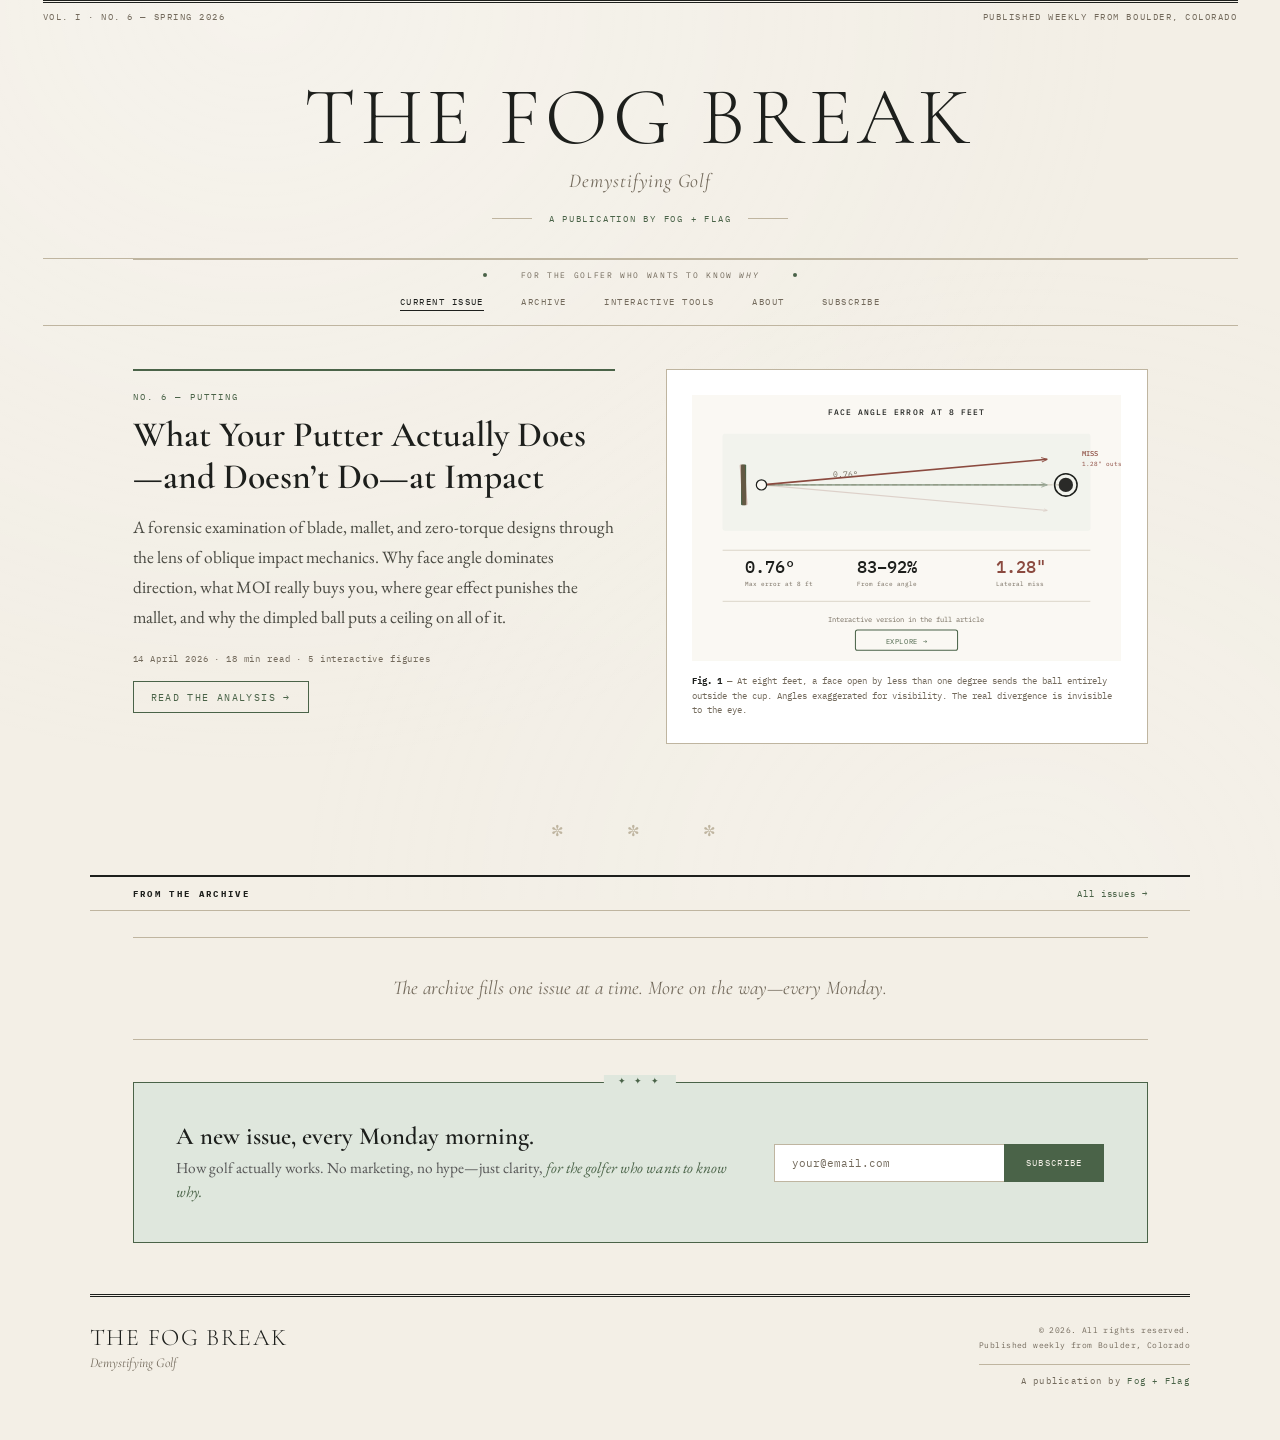
==== index.html @ 8d8492ee "Add putter face angle interactive tool, fix nav links, wire Explore button" ====
<!DOCTYPE html>
<html lang="en">
<head>
<meta charset="UTF-8">
<meta name="viewport" content="width=device-width, initial-scale=1.0">
<title>The Fog Break — Demystifying Golf</title>
<link rel="icon" type="image/svg+xml" href="/assets/favicon.svg">
<link href="https://fonts.googleapis.com/css2?family=Cormorant+Garamond:ital,wght@0,300;0,400;0,500;0,600;0,700;1,300;1,400;1,500&family=EB+Garamond:ital,wght@0,400;0,500;0,600;0,700;1,400;1,500&family=IBM+Plex+Mono:wght@300;400;500&display=swap" rel="stylesheet">
<style>
  :root {
    /* Scottish palette — heather, moss, slate, parchment */
    --ink: #1d1f1c;
    --parchment: #f3efe6;
    --cream: #eae5d8;
    --moss: #4a6348;
    --moss-soft: #dfe7dd;
    --heather: #5e4a6b;
    --slate: #3a3d4a;
    --rule: #bfb5a0;
    --rule-dark: #8a7f6e;
    --caption: #736a5c;
    --gold: #b5903a;
    --red: #8b4a3f;
    --fog: rgba(255,255,255,0.06);
  }

  * { margin: 0; padding: 0; box-sizing: border-box; }
  html { font-size: 17px; }
  body {
    background: var(--parchment);
    color: var(--ink);
    font-family: 'EB Garamond', 'Cormorant Garamond', Georgia, serif;
    -webkit-font-smoothing: antialiased;
  }
  .mono { font-family: 'IBM Plex Mono', monospace; }

  /* === Fog texture overlay === */
  body::before {
    content: '';
    position: fixed;
    top: 0; left: 0; right: 0; bottom: 0;
    background:
      radial-gradient(ellipse at 20% 0%, rgba(255,255,255,0.25) 0%, transparent 60%),
      radial-gradient(ellipse at 80% 100%, rgba(255,255,255,0.15) 0%, transparent 50%);
    pointer-events: none;
    z-index: 0;
  }

  /* Everything relative to body::before */
  body > * { position: relative; z-index: 1; }

  /* === TOP RULE — journal style === */
  .top-rule {
    border-top: 3px double var(--ink);
    padding: 0.45rem 0;
    margin: 0 2.5rem;
    display: flex;
    justify-content: space-between;
    align-items: center;
    font-family: 'IBM Plex Mono', monospace;
    font-size: 0.5rem;
    letter-spacing: 0.18em;
    text-transform: uppercase;
    color: var(--caption);
  }

  /* === MASTHEAD === */
  .masthead {
    text-align: center;
    padding: 2.8rem 2rem 2rem;
    margin: 0 2.5rem;
    border-bottom: 1px solid var(--rule);
  }

  .masthead .title-main {
    font-family: 'Cormorant Garamond', serif;
    font-weight: 300;
    font-size: 4.8rem;
    letter-spacing: 0.06em;
    line-height: 1;
    text-transform: uppercase;
    color: var(--ink);
  }

  .masthead .title-the {
    display: block;
    font-family: 'IBM Plex Mono', monospace;
    font-size: 0.6rem;
    letter-spacing: 0.4em;
    text-transform: uppercase;
    color: var(--caption);
    margin-bottom: 0.3rem;
  }

  .masthead .tagline {
    font-family: 'Cormorant Garamond', serif;
    font-style: italic;
    font-weight: 400;
    font-size: 1.15rem;
    color: var(--caption);
    margin-top: 0.6rem;
    letter-spacing: 0.04em;
  }

  .masthead .sponsor-block {
    margin-top: 1.2rem;
    display: flex;
    align-items: center;
    justify-content: center;
    gap: 1rem;
  }
  .masthead .sponsor-rule {
    display: inline-block;
    width: 40px;
    height: 1px;
    background: var(--rule);
  }
  .masthead .sponsor-link {
    font-family: 'IBM Plex Mono', monospace;
    font-size: 0.52rem;
    letter-spacing: 0.2em;
    text-transform: uppercase;
    color: var(--moss);
    text-decoration: none;
    transition: color 0.25s;
  }
  .masthead .sponsor-link:hover {
    color: var(--ink);
  }

  /* Decorative rule under masthead */
  .masthead-rule {
    width: 100%;
    max-width: 1100px;
    margin: 0 auto;
    padding: 0 2.5rem;
  }
  .masthead-rule .rule-inner {
    border-top: 1px solid var(--rule);
    display: flex;
    justify-content: center;
    padding-top: 0.6rem;
    gap: 2rem;
    align-items: center;
  }
  .masthead-rule .rule-dot {
    width: 4px; height: 4px;
    background: var(--moss);
    border-radius: 50%;
  }
  .masthead-rule .sponsor-line {
    font-family: 'IBM Plex Mono', monospace;
    font-size: 0.48rem;
    letter-spacing: 0.2em;
    text-transform: uppercase;
    color: var(--caption);
  }
  .masthead-rule .sponsor-line a {
    color: var(--moss);
    text-decoration: none;
    border-bottom: 1px solid var(--moss);
    padding-bottom: 1px;
  }

  /* === NAV === */
  .nav {
    display: flex;
    justify-content: center;
    gap: 2.2rem;
    padding: 0.85rem 2rem;
    border-bottom: 1px solid var(--rule);
    margin: 0 2.5rem;
    font-family: 'IBM Plex Mono', monospace;
    font-size: 0.55rem;
    letter-spacing: 0.16em;
    text-transform: uppercase;
  }
  .nav a {
    color: var(--caption);
    text-decoration: none;
    transition: color 0.25s;
  }
  .nav a:hover { color: var(--moss); }
  .nav a.active { color: var(--ink); border-bottom: 1px solid var(--ink); padding-bottom: 2px; }

  /* === HERO === */
  .hero-section {
    max-width: 1100px;
    margin: 2.5rem auto;
    padding: 0 2.5rem;
    display: grid;
    grid-template-columns: 1fr 1fr;
    gap: 3rem;
    align-items: start;
  }

  .hero-feature {
    border-top: 2px solid var(--moss);
    padding-top: 1.2rem;
  }
  .hero-feature .label {
    font-family: 'IBM Plex Mono', monospace;
    font-size: 0.5rem;
    letter-spacing: 0.25em;
    text-transform: uppercase;
    color: var(--moss);
    margin-bottom: 0.7rem;
  }
  .hero-feature h2 {
    font-family: 'Cormorant Garamond', serif;
    font-weight: 600;
    font-size: 2.1rem;
    line-height: 1.18;
    margin-bottom: 0.9rem;
    color: var(--ink);
  }
  .hero-feature .excerpt {
    font-size: 1.02rem;
    line-height: 1.72;
    color: #4a4a42;
    margin-bottom: 1.2rem;
  }
  .hero-feature .meta-line {
    font-family: 'IBM Plex Mono', monospace;
    font-size: 0.5rem;
    letter-spacing: 0.1em;
    color: var(--caption);
    margin-bottom: 1rem;
  }
  .hero-feature .read-link {
    font-family: 'IBM Plex Mono', monospace;
    font-size: 0.58rem;
    letter-spacing: 0.14em;
    text-transform: uppercase;
    color: var(--moss);
    text-decoration: none;
    border: 1px solid var(--moss);
    padding: 0.5rem 1rem;
    transition: all 0.25s;
    display: inline-block;
  }
  .hero-feature .read-link:hover {
    background: var(--moss);
    color: var(--parchment);
  }

  /* === HERO DIAGRAM === */
  .hero-diagram {
    background: #fff;
    border: 1px solid var(--rule);
    padding: 1.5rem;
  }
  .hero-diagram svg { width: 100%; height: auto; display: block; }
  .hero-diagram .diagram-caption {
    margin-top: 0.8rem;
    font-family: 'IBM Plex Mono', monospace;
    font-size: 0.55rem;
    color: var(--caption);
    line-height: 1.55;
  }
  .hero-diagram .diagram-caption strong { color: var(--ink); }

  /* === SECTION DIVIDER — Scottish thistle-inspired ornament === */
  .section-ornament {
    text-align: center;
    padding: 2rem 0;
    color: var(--rule);
    font-size: 0.9rem;
    letter-spacing: 0.8em;
  }

  /* === SECTION HEADER === */
  .section-header {
    max-width: 1100px;
    margin: 0 auto;
    padding: 0 2.5rem;
    border-top: 2px solid var(--ink);
    border-bottom: 1px solid var(--rule);
    padding-top: 0.6rem;
    padding-bottom: 0.6rem;
    display: flex;
    justify-content: space-between;
    align-items: baseline;
  }
  .section-header h3 {
    font-family: 'IBM Plex Mono', monospace;
    font-size: 0.55rem;
    letter-spacing: 0.25em;
    text-transform: uppercase;
    color: var(--ink);
  }
  .section-header .more-link {
    font-family: 'IBM Plex Mono', monospace;
    font-size: 0.5rem;
    color: var(--moss);
    text-decoration: none;
    letter-spacing: 0.1em;
  }

  /* === ARTICLE GRID === */
  .article-grid {
    max-width: 1100px;
    margin: 1.5rem auto 2.5rem;
    padding: 0 2.5rem;
    display: grid;
    grid-template-columns: repeat(3, 1fr);
    gap: 2rem;
  }

  .article-card {
    border-top: 1px solid var(--rule);
    padding-top: 1rem;
    transition: border-color 0.25s;
  }
  .article-card:hover { border-color: var(--moss); }

  .article-card .card-num {
    font-family: 'Cormorant Garamond', serif;
    font-weight: 300;
    font-size: 2.2rem;
    color: var(--rule);
    line-height: 1;
    margin-bottom: 0.3rem;
  }
  .article-card .card-topic {
    font-family: 'IBM Plex Mono', monospace;
    font-size: 0.48rem;
    letter-spacing: 0.22em;
    text-transform: uppercase;
    color: var(--moss);
    margin-bottom: 0.5rem;
  }
  .article-card h4 {
    font-family: 'Cormorant Garamond', serif;
    font-weight: 600;
    font-size: 1.3rem;
    line-height: 1.25;
    margin-bottom: 0.6rem;
    color: var(--ink);
  }

  /* Card mini-diagrams */
  .card-diagram {
    background: var(--cream);
    border: 1px solid var(--rule);
    padding: 0.7rem;
    margin: 0.6rem 0 0.8rem;
  }
  .card-diagram svg { width: 100%; height: auto; display: block; }

  .article-card .card-excerpt {
    font-size: 0.88rem;
    line-height: 1.65;
    color: #555;
    margin-bottom: 0.6rem;
  }
  .article-card .card-meta {
    font-family: 'IBM Plex Mono', monospace;
    font-size: 0.48rem;
    letter-spacing: 0.1em;
    color: var(--caption);
  }

  /* === ARCHIVE COMING SOON === */
  .archive-coming-soon {
    max-width: 1100px;
    margin: 1.5rem auto 2.5rem;
    padding: 0 2.5rem;
    text-align: center;
  }
  .acs-quip {
    font-family: 'Cormorant Garamond', serif;
    font-style: italic;
    font-size: 1.15rem;
    color: var(--caption);
    padding: 2rem 0;
    border-top: 1px solid var(--rule);
    border-bottom: 1px solid var(--rule);
    line-height: 1.7;
  }
  .acs-quip em { color: var(--moss); font-style: italic; }

  /* === SUBSCRIBE === */
  .subscribe-section {
    max-width: 1100px;
    margin: 0 auto 3rem;
    padding: 0 2.5rem;
  }
  .subscribe-box {
    border: 1px solid var(--moss);
    padding: 2.2rem 2.5rem;
    display: flex;
    justify-content: space-between;
    align-items: center;
    gap: 2rem;
    background: var(--moss-soft);
    position: relative;
  }
  .subscribe-box::before {
    content: '\2726  \2726  \2726';
    position: absolute;
    top: -0.5rem;
    left: 50%;
    transform: translateX(-50%);
    background: var(--moss-soft);
    padding: 0 0.8rem;
    font-size: 0.5rem;
    color: var(--moss);
    letter-spacing: 0.4em;
  }
  .subscribe-box .sub-text h3 {
    font-family: 'Cormorant Garamond', serif;
    font-weight: 600;
    font-size: 1.45rem;
    color: var(--ink);
    margin-bottom: 0.3rem;
  }
  .subscribe-box .sub-text p {
    font-size: 0.9rem;
    color: #555;
    line-height: 1.6;
  }
  .subscribe-box .sub-text p em {
    font-style: italic;
    color: var(--moss);
  }
  .subscribe-box .sub-form {
    display: flex;
    gap: 0;
    flex-shrink: 0;
  }
  .subscribe-box input {
    font-family: 'IBM Plex Mono', monospace;
    font-size: 0.62rem;
    padding: 0.65rem 1rem;
    border: 1px solid var(--rule);
    background: #fff;
    width: 230px;
    border-right: none;
    color: var(--ink);
  }
  .subscribe-box input::placeholder { color: var(--caption); }
  .subscribe-box button {
    font-family: 'IBM Plex Mono', monospace;
    font-size: 0.55rem;
    letter-spacing: 0.14em;
    text-transform: uppercase;
    padding: 0.65rem 1.2rem;
    background: var(--moss);
    color: var(--parchment);
    border: 1px solid var(--moss);
    cursor: pointer;
    transition: background 0.25s;
  }
  .subscribe-box button:hover { background: var(--ink); border-color: var(--ink); }

  /* === FOOTER === */
  .site-footer {
    border-top: 3px double var(--ink);
    margin: 0 2.5rem;
    padding: 1.5rem 0 3rem;
    display: flex;
    justify-content: space-between;
    align-items: start;
    max-width: 1100px;
    margin-left: auto;
    margin-right: auto;
  }
  .footer-left .fl-title {
    font-family: 'Cormorant Garamond', serif;
    font-weight: 300;
    font-size: 1.4rem;
    letter-spacing: 0.06em;
    text-transform: uppercase;
    color: var(--ink);
  }
  .footer-left .fl-tagline {
    font-family: 'Cormorant Garamond', serif;
    font-style: italic;
    font-size: 0.8rem;
    color: var(--caption);
    margin-top: 0.15rem;
  }
  .footer-right {
    font-family: 'IBM Plex Mono', monospace;
    font-size: 0.48rem;
    color: var(--caption);
    text-align: right;
    line-height: 1.9;
    letter-spacing: 0.05em;
  }
  .footer-right a { color: var(--moss); text-decoration: none; }
  .footer-right .ff-sig {
    margin-top: 0.6rem;
    padding-top: 0.5rem;
    border-top: 1px solid var(--rule);
    font-size: 0.5rem;
    letter-spacing: 0.15em;
  }

  /* === ANIMATIONS === */
  @keyframes fadeUp {
    from { opacity: 0; transform: translateY(14px); }
    to { opacity: 1; transform: translateY(0); }
  }
  .hero-section { animation: fadeUp 0.6s ease both; }
  .section-header, .article-grid { animation: fadeUp 0.6s ease 0.1s both; }
  .subscribe-section { animation: fadeUp 0.6s ease 0.2s both; }

  /* === RESPONSIVE === */
  @media (max-width: 768px) {
    .hero-section { grid-template-columns: 1fr; }
    .article-grid { grid-template-columns: 1fr; }
    .masthead .title-main { font-size: 3rem; }
    .subscribe-box { flex-direction: column; text-align: center; }
    .subscribe-box input { width: 100%; border-right: 1px solid var(--rule); border-bottom: none; }
    .nav { gap: 1rem; flex-wrap: wrap; justify-content: center; }
    .top-rule { flex-direction: column; gap: 0.2rem; text-align: center; }
    .site-footer { flex-direction: column; gap: 1rem; }
  }
</style>
</head>
<body>

<div class="top-rule">
  <span>Vol. I &middot; No. 6 &mdash; Spring 2026</span>
  <span>Published Weekly from Boulder, Colorado</span>
</div>

<div class="masthead">
  <h1 class="title-main">The Fog Break</h1>
  <div class="tagline">Demystifying Golf</div>
  <div class="sponsor-block">
    <span class="sponsor-rule"></span>
    <a href="https://www.fogandflag.com" class="sponsor-link">A publication by Fog + Flag</a>
    <span class="sponsor-rule"></span>
  </div>
</div>

<div class="masthead-rule">
  <div class="rule-inner">
    <span class="rule-dot"></span>
    <span class="sponsor-line">For the golfer who wants to know <em>why</em></span>
    <span class="rule-dot"></span>
  </div>
</div>

<nav class="nav">
  <a href="/" class="active">Current Issue</a>
  <a href="/#archive">Archive</a>
  <a href="/tools/putter-face-angle.html">Interactive Tools</a>
  <a href="/#about">About</a>
  <a href="/#subscribe">Subscribe</a>
</nav>

<div class="hero-section">
  <div class="hero-feature">
    <div class="label">No. 6 &mdash; Putting</div>
    <h2>What Your Putter Actually Does&mdash;and Doesn&rsquo;t Do&mdash;at Impact</h2>
    <p class="excerpt">A forensic examination of blade, mallet, and zero-torque designs through the lens of oblique impact mechanics. Why face angle dominates direction, what MOI really buys you, where gear effect punishes the mallet, and why the dimpled ball puts a ceiling on all of it.</p>
    <div class="meta-line">14 April 2026 &middot; 18 min read &middot; 5 interactive figures</div>
    <a href="articles/putter-physics.html" class="read-link">Read the analysis &rarr;</a>
  </div>

  <div class="hero-diagram">
    <svg viewBox="0 0 420 260" xmlns="http://www.w3.org/2000/svg">
      <defs>
        <marker id="ha" viewBox="0 0 8 8" refX="8" refY="4" markerWidth="4" markerHeight="4" orient="auto"><path d="M 0 1 L 8 4 L 0 7" fill="none" stroke="#8b4a3f" stroke-width="1.2"/></marker>
        <marker id="hg" viewBox="0 0 8 8" refX="8" refY="4" markerWidth="4" markerHeight="4" orient="auto"><path d="M 0 1 L 8 4 L 0 7" fill="none" stroke="#4a6348" stroke-width="1.2"/></marker>
      </defs>
      <rect width="100%" height="100%" fill="#faf8f3"/>

      <text x="210" y="20" text-anchor="middle" font-family="'IBM Plex Mono',monospace" font-size="7.5" font-weight="500" fill="#1d1f1c" letter-spacing="0.14em">FACE ANGLE ERROR AT 8 FEET</text>

      <rect x="30" y="38" width="360" height="95" fill="#dfe7dd" opacity="0.3" rx="2"/>
      <line x1="68" y1="88" x2="370" y2="88" stroke="#bfb5a0" stroke-width="0.7" stroke-dasharray="5 3"/>
      <line x1="68" y1="88" x2="348" y2="88" stroke="#4a6348" stroke-width="1.5" marker-end="url(#hg)" opacity="0.5"/>
      <line x1="68" y1="88" x2="348" y2="63" stroke="#8b4a3f" stroke-width="1.5" marker-end="url(#ha)"/>
      <line x1="68" y1="88" x2="348" y2="113" stroke="#8b4a3f" stroke-width="1" marker-end="url(#ha)" opacity="0.2"/>

      <rect x="48" y="68" width="5" height="40" rx="1" fill="#4a6348"/>
      <g transform="translate(50.5,88) rotate(-4)"><rect x="-2.5" y="-20" width="5" height="40" rx="1" fill="#8b4a3f" opacity="0.4"/></g>
      <circle cx="68" cy="88" r="5" fill="#faf8f3" stroke="#1d1f1c" stroke-width="1.2"/>

      <circle cx="366" cy="88" r="11" fill="none" stroke="#1d1f1c" stroke-width="1.5"/>
      <circle cx="366" cy="88" r="7" fill="#2a2a28"/>

      <text x="138" y="80" font-family="'IBM Plex Mono',monospace" font-size="7.5" fill="#736a5c">0.76&#176;</text>
      <text x="382" y="60" font-family="'IBM Plex Mono',monospace" font-size="7" fill="#8b4a3f" font-weight="500">MISS</text>
      <text x="382" y="70" font-family="'IBM Plex Mono',monospace" font-size="6" fill="#8b4a3f">1.28" outside</text>

      <line x1="30" y1="152" x2="390" y2="152" stroke="#bfb5a0" stroke-width="0.5"/>
      <g transform="translate(52,174)">
        <text x="0" y="0" font-family="'IBM Plex Mono',monospace" font-size="17" fill="#1d1f1c" font-weight="500">0.76&#176;</text>
        <text x="0" y="13" font-family="'IBM Plex Mono',monospace" font-size="6" fill="#736a5c">Max error at 8 ft</text>
      </g>
      <g transform="translate(162,174)">
        <text x="0" y="0" font-family="'IBM Plex Mono',monospace" font-size="17" fill="#1d1f1c" font-weight="500">83&#8211;92%</text>
        <text x="0" y="13" font-family="'IBM Plex Mono',monospace" font-size="6" fill="#736a5c">From face angle</text>
      </g>
      <g transform="translate(298,174)">
        <text x="0" y="0" font-family="'IBM Plex Mono',monospace" font-size="17" fill="#8b4a3f" font-weight="500">1.28"</text>
        <text x="0" y="13" font-family="'IBM Plex Mono',monospace" font-size="6" fill="#736a5c">Lateral miss</text>
      </g>
      <line x1="30" y1="202" x2="390" y2="202" stroke="#bfb5a0" stroke-width="0.5"/>

      <text x="210" y="222" text-anchor="middle" font-family="'IBM Plex Mono',monospace" font-size="6.5" fill="#736a5c">Interactive version in the full article</text>
      <rect x="160" y="230" width="100" height="20" rx="2" fill="none" stroke="#4a6348" stroke-width="1" style="cursor:pointer"/>
      <a href="/tools/putter-face-angle.html" style="text-decoration:none">
      <text x="210" y="244" text-anchor="middle" font-family="'IBM Plex Mono',monospace" font-size="6.5" fill="#4a6348" letter-spacing="0.1em">EXPLORE &#8594;</text>
    </a>
    </svg>
    <div class="diagram-caption"><strong>Fig. 1</strong> &#8212; At eight feet, a face open by less than one degree sends the ball entirely outside the cup. Angles exaggerated for visibility. The real divergence is invisible to the eye.</div>
  </div>
</div>

<div class="section-ornament">&#10044; &ensp; &#10044; &ensp; &#10044;</div>

<div class="section-header" id="archive">
  <h3>From the Archive</h3>
  <a href="#" class="more-link">All issues &rarr;</a>
</div>

<div class="archive-coming-soon">
  <p class="acs-quip">The archive fills one issue at a time. More on the way&mdash;every Monday.</p>
</div>

<div class="subscribe-section" id="subscribe">
  <div class="subscribe-box">
    <div class="sub-text">
      <h3>A new issue, every Monday morning.</h3>
      <p>How golf actually works. No marketing, no hype&mdash;just clarity, <em>for the golfer who wants to know why.</em></p>
    </div>
    <div class="sub-form">
      <input type="email" id="sub-email" placeholder="your@email.com">
      <button id="sub-btn" onclick="handleSubscribe()">Subscribe</button>
    </div>
  </div>
</div>

<div class="site-footer">
  <div class="footer-left">
    <div class="fl-title">The Fog Break</div>
    <div class="fl-tagline">Demystifying Golf</div>
  </div>
  <div class="footer-right">
    &copy; 2026. All rights reserved.<br>
    Published weekly from Boulder, Colorado<br>
    <div class="ff-sig">A publication by <a href="https://www.fogandflag.com">Fog + Flag</a></div>
  </div>
</div>

<script>
async function handleSubscribe() {
  const email = document.getElementById('sub-email').value.trim();
  const btn = document.getElementById('sub-btn');
  const input = document.getElementById('sub-email');

  if (!email || !email.includes('@')) {
    input.style.borderColor = '#8b4a3f';
    input.focus();
    return;
  }

  btn.textContent = 'Subscribing...';
  btn.disabled = true;

  try {
    const res = await fetch('/.netlify/functions/subscribe', {
      method: 'POST',
      headers: { 'Content-Type': 'application/json' },
      body: JSON.stringify({ email }),
    });

    if (res.ok) {
      input.style.display = 'none';
      btn.textContent = 'You\'re in. See you Monday.';
      btn.style.background = 'var(--ink)';
      btn.style.borderColor = 'var(--ink)';
      btn.style.cursor = 'default';
    } else {
      btn.textContent = 'Something went wrong — try again';
      btn.disabled = false;
      btn.style.background = 'var(--red)';
      btn.style.borderColor = 'var(--red)';
    }
  } catch {
    btn.textContent = 'Something went wrong — try again';
    btn.disabled = false;
  }
}
</script>
</body>
</html>
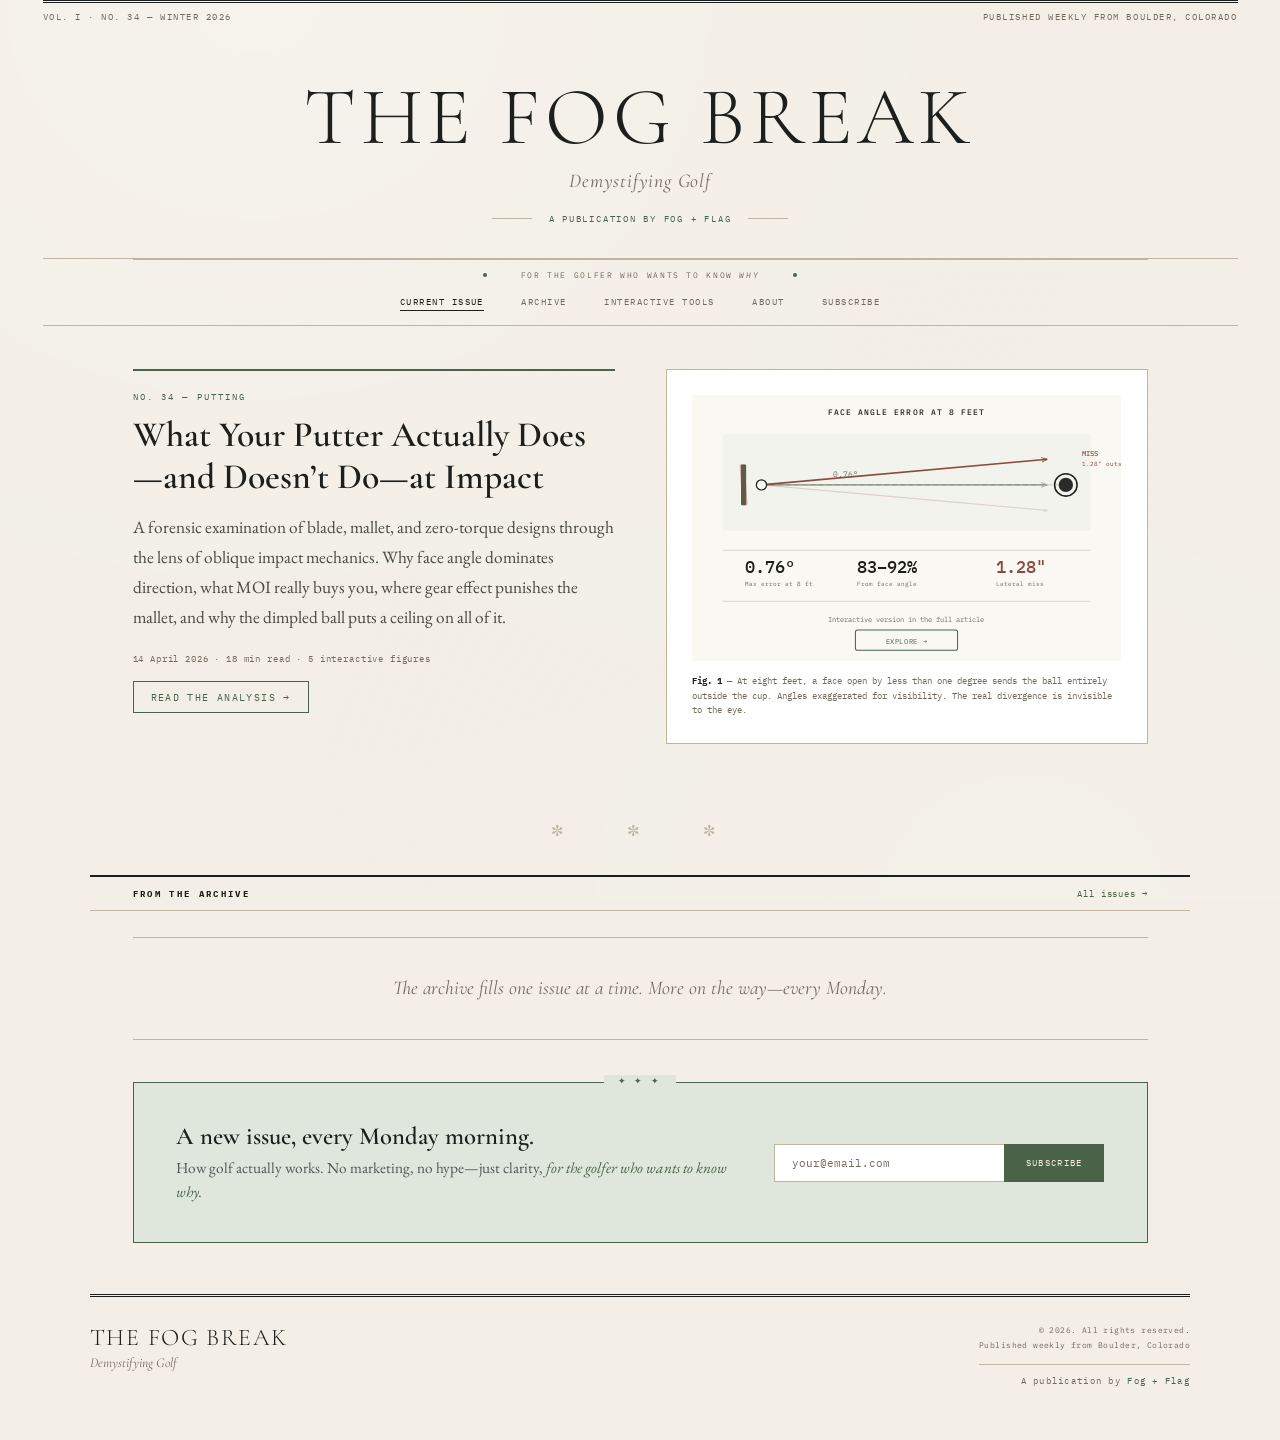
==== commit 21dbacca: "Fix issue numbering to No. 1, auto-update vol/issue weekly" ====
--- a/index.html
+++ b/index.html
@@ -523,7 +523,7 @@
 <body>
 
 <div class="top-rule">
-  <span>Vol. I &middot; No. 6 &mdash; Spring 2026</span>
+  <span id="issue-tag">Vol. I &middot; No. 1 &mdash; Spring 2026</span>
   <span>Published Weekly from Boulder, Colorado</span>
 </div>
 
@@ -548,14 +548,14 @@
 <nav class="nav">
   <a href="/" class="active">Current Issue</a>
   <a href="/#archive">Archive</a>
-  <a href="/tools/putter-face-angle.html">Interactive Tools</a>
+  <a href="/tools/">Interactive Tools</a>
   <a href="/#about">About</a>
   <a href="/#subscribe">Subscribe</a>
 </nav>
 
 <div class="hero-section">
   <div class="hero-feature">
-    <div class="label">No. 6 &mdash; Putting</div>
+    <div class="label" id="issue-label">No. 1 &mdash; Putting</div>
     <h2>What Your Putter Actually Does&mdash;and Doesn&rsquo;t Do&mdash;at Impact</h2>
     <p class="excerpt">A forensic examination of blade, mallet, and zero-torque designs through the lens of oblique impact mechanics. Why face angle dominates direction, what MOI really buys you, where gear effect punishes the mallet, and why the dimpled ball puts a ceiling on all of it.</p>
     <div class="meta-line">14 April 2026 &middot; 18 min read &middot; 5 interactive figures</div>
@@ -606,7 +606,7 @@
 
       <text x="210" y="222" text-anchor="middle" font-family="'IBM Plex Mono',monospace" font-size="6.5" fill="#736a5c">Interactive version in the full article</text>
       <rect x="160" y="230" width="100" height="20" rx="2" fill="none" stroke="#4a6348" stroke-width="1" style="cursor:pointer"/>
-      <a href="/tools/putter-face-angle.html" style="text-decoration:none">
+  <a href="/tools/" style="text-decoration:none">
       <text x="210" y="244" text-anchor="middle" font-family="'IBM Plex Mono',monospace" font-size="6.5" fill="#4a6348" letter-spacing="0.1em">EXPLORE &#8594;</text>
     </a>
     </svg>
@@ -690,5 +690,40 @@
   }
 }
 </script>
+<script>
+// Auto-update issue number based on weeks since launch (Issue 1 = 14 April 2026)
+(function() {
+  const LAUNCH = new Date('2026-04-14');
+  const ISSUE_1_TOPIC = 'Putting';
+  const now = new Date();
+  const weeksSince = Math.floor((now - LAUNCH) / (7 * 24 * 60 * 60 * 1000));
+  const issueNum = weeksSince + 1;
+  const vol = Math.ceil(issueNum / 52);
+
+  const seasons = [
+    [12,2,'Winter'], [3,5,'Spring'], [6,8,'Summer'], [9,11,'Autumn']
+  ];
+  const month = now.getMonth() + 1;
+  const season = seasons.find(([s,e]) => month >= s || month <= e)?.[2] ||
+    seasons.find(([s,e,n]) => month >= s && month <= e)?.[2] || 'Spring';
+  const seasonName = (() => {
+    if (month >= 3 && month <= 5) return 'Spring';
+    if (month >= 6 && month <= 8) return 'Summer';
+    if (month >= 9 && month <= 11) return 'Autumn';
+    return 'Winter';
+  })();
+
+  const toRoman = n => {
+    const vals = [[1000,'M'],[900,'CM'],[500,'D'],[400,'CD'],[100,'C'],[90,'XC'],
+      [50,'L'],[40,'XL'],[10,'X'],[9,'IX'],[5,'V'],[4,'IV'],[1,'I']];
+    return vals.reduce((s,[v,r]) => { while(n>=v){s+=r;n-=v;} return s; }, '');
+  };
+
+  document.getElementById('issue-tag').textContent =
+    `Vol. ${toRoman(vol)} \u00B7 No. ${issueNum} \u2014 ${seasonName} ${now.getFullYear()}`;
+  document.getElementById('issue-label').textContent =
+    `No. ${issueNum} \u2014 ${ISSUE_1_TOPIC}`;
+})();
+</script>
 </body>
 </html>
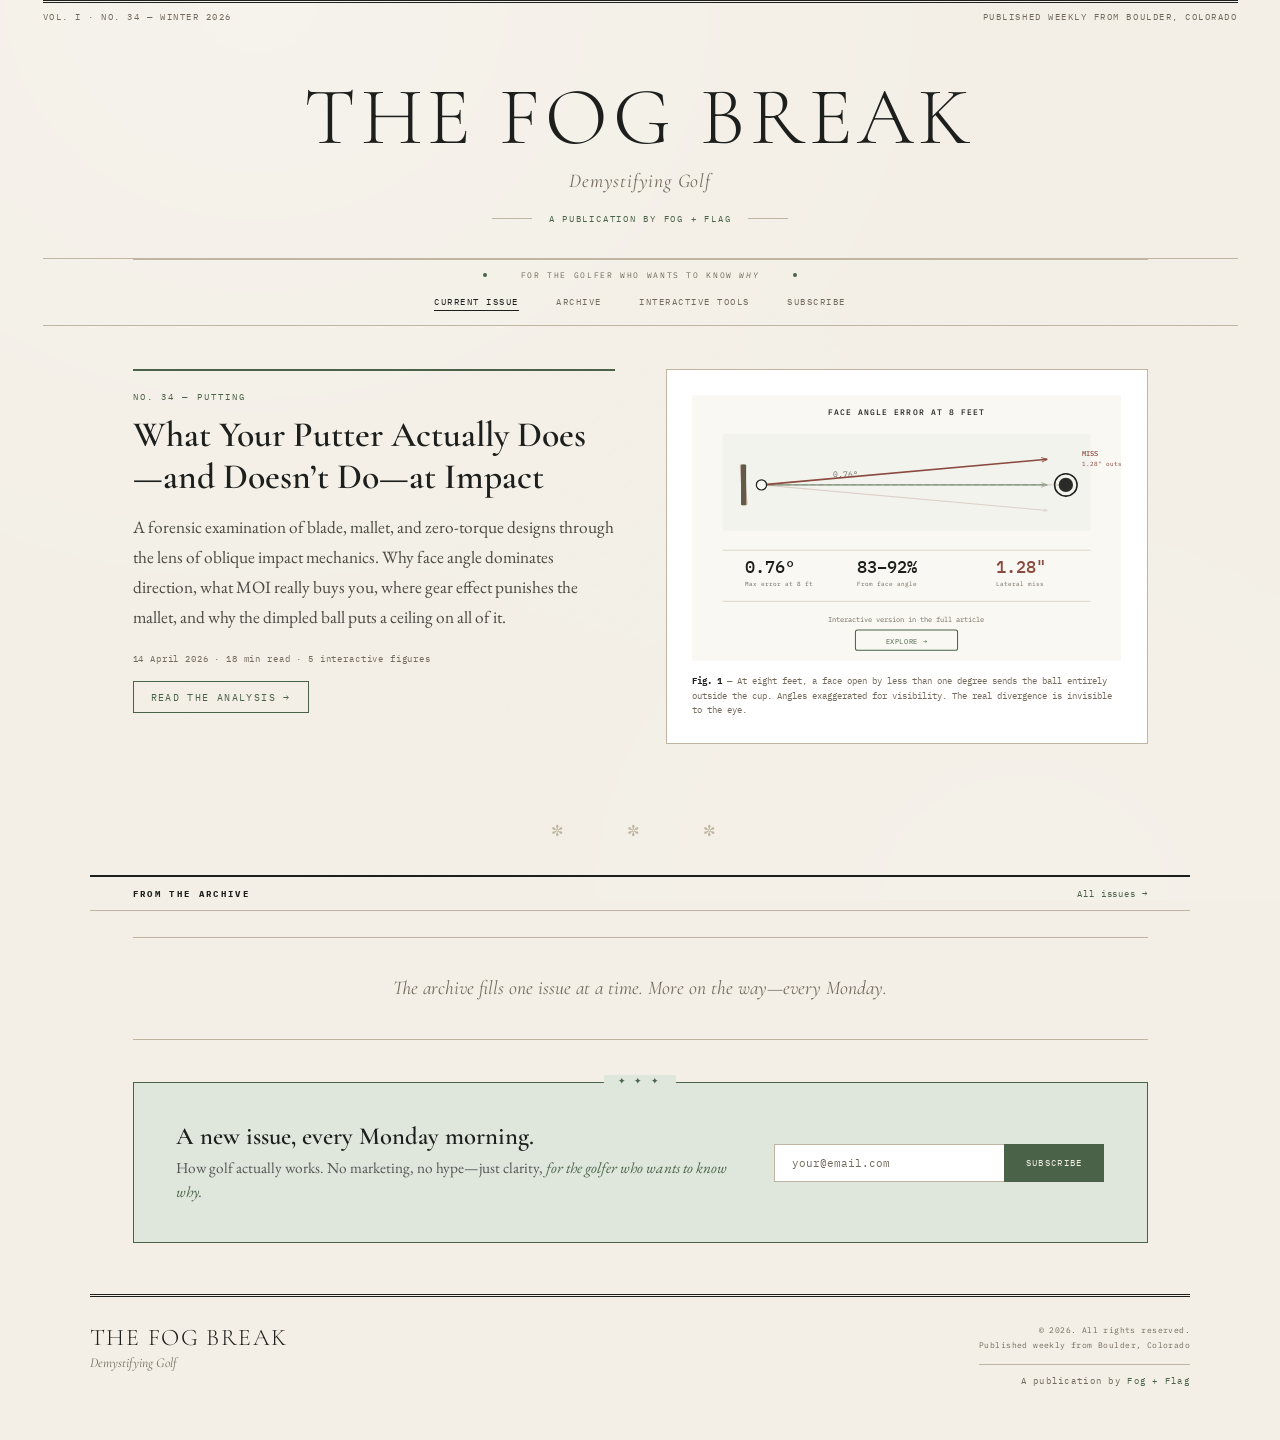
==== commit ea7f33be: "Fix dead About nav link; unify fonts to Cormorant/EB Garamond/IBM Plex Mono across all pages" ====
--- a/index.html
+++ b/index.html
@@ -549,7 +549,6 @@
   <a href="/" class="active">Current Issue</a>
   <a href="/#archive">Archive</a>
   <a href="/tools/">Interactive Tools</a>
-  <a href="/#about">About</a>
   <a href="/#subscribe">Subscribe</a>
 </nav>
 
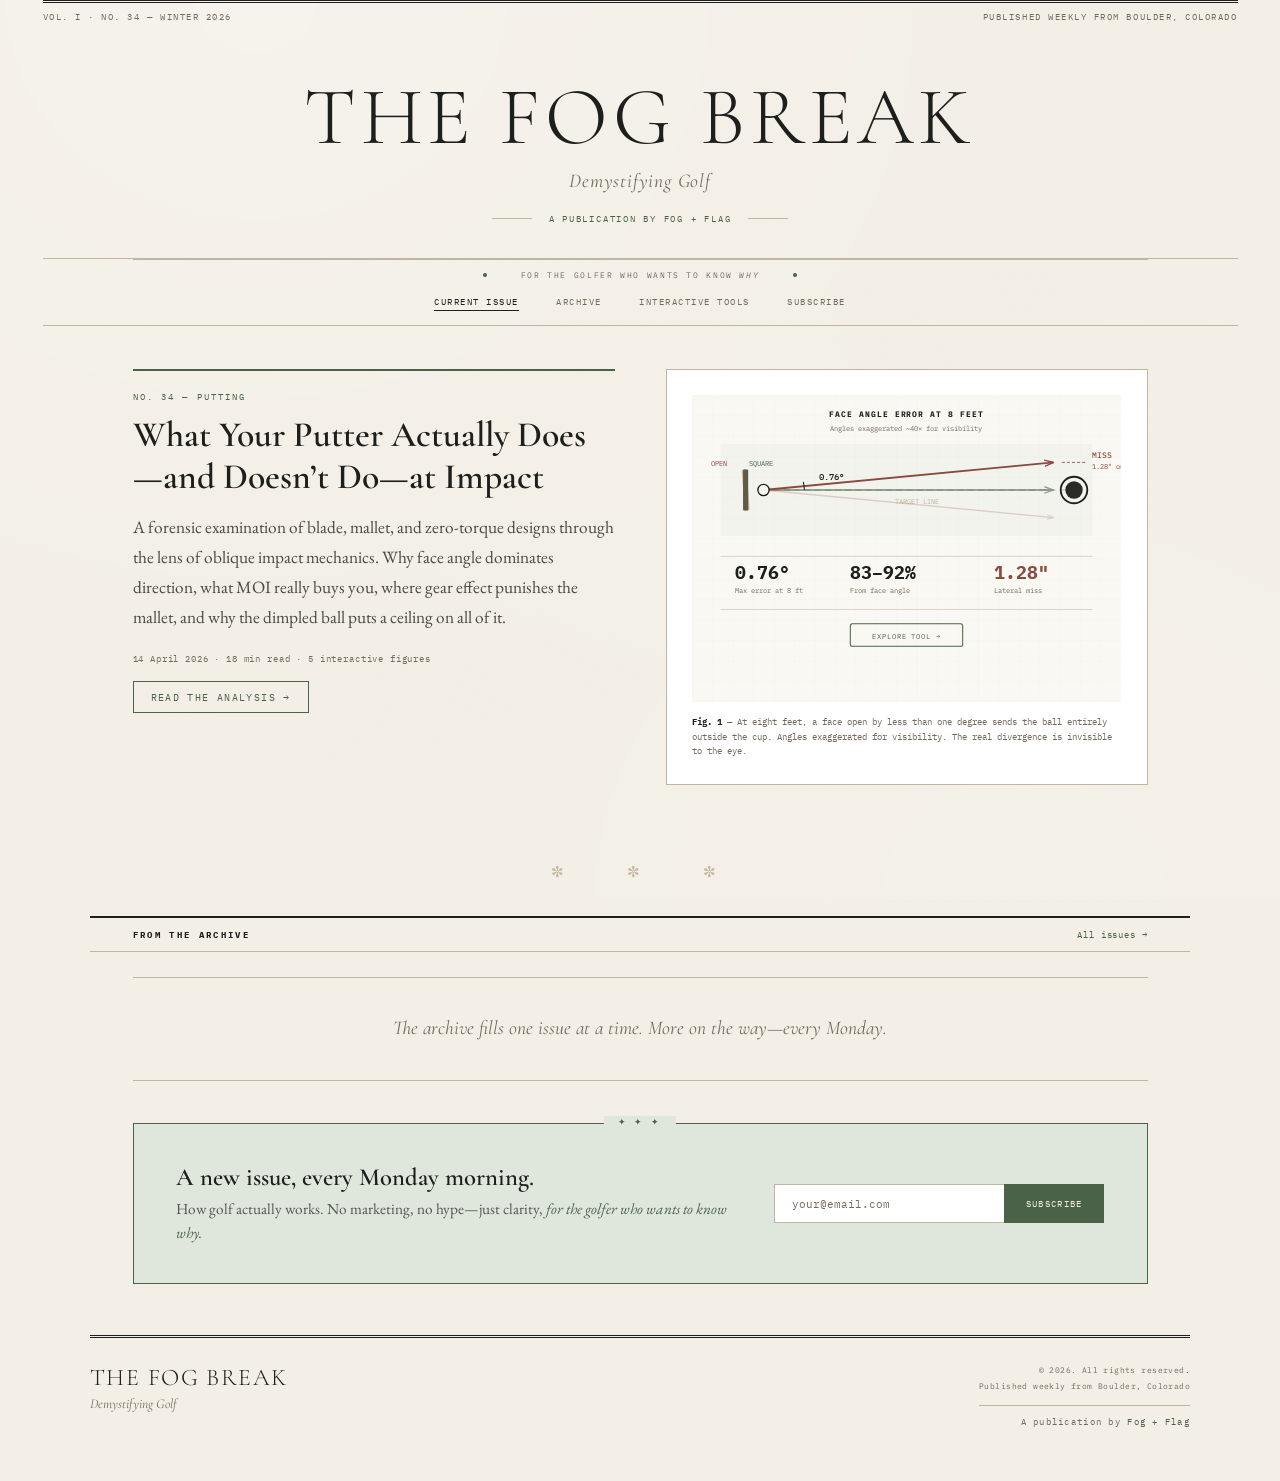
==== commit 2225e6db: "v2 article: font unification, site nav, tool link after Fig 1; homepage diagram update" ====
--- a/index.html
+++ b/index.html
@@ -562,52 +562,59 @@
   </div>
 
   <div class="hero-diagram">
-    <svg viewBox="0 0 420 260" xmlns="http://www.w3.org/2000/svg">
+    <svg viewBox="0 0 420 300" xmlns="http://www.w3.org/2000/svg">
       <defs>
-        <marker id="ha" viewBox="0 0 8 8" refX="8" refY="4" markerWidth="4" markerHeight="4" orient="auto"><path d="M 0 1 L 8 4 L 0 7" fill="none" stroke="#8b4a3f" stroke-width="1.2"/></marker>
-        <marker id="hg" viewBox="0 0 8 8" refX="8" refY="4" markerWidth="4" markerHeight="4" orient="auto"><path d="M 0 1 L 8 4 L 0 7" fill="none" stroke="#4a6348" stroke-width="1.2"/></marker>
+        <pattern id="g1h" width="20" height="20" patternUnits="userSpaceOnUse"><path d="M 20 0 L 0 0 0 20" fill="none" stroke="#c4b9a8" stroke-width="0.4" opacity="0.2"/></pattern>
+        <marker id="ha" viewBox="0 0 10 10" refX="10" refY="5" markerWidth="5" markerHeight="5" orient="auto"><path d="M 0 1.5 L 10 5 L 0 8.5" fill="none" stroke="#8b4a3f" stroke-width="1.5"/></marker>
+        <marker id="hg" viewBox="0 0 10 10" refX="10" refY="5" markerWidth="5" markerHeight="5" orient="auto"><path d="M 0 1.5 L 10 5 L 0 8.5" fill="none" stroke="#4a6348" stroke-width="1.5"/></marker>
       </defs>
       <rect width="100%" height="100%" fill="#faf8f3"/>
-
-      <text x="210" y="20" text-anchor="middle" font-family="'IBM Plex Mono',monospace" font-size="7.5" font-weight="500" fill="#1d1f1c" letter-spacing="0.14em">FACE ANGLE ERROR AT 8 FEET</text>
-
-      <rect x="30" y="38" width="360" height="95" fill="#dfe7dd" opacity="0.3" rx="2"/>
-      <line x1="68" y1="88" x2="370" y2="88" stroke="#bfb5a0" stroke-width="0.7" stroke-dasharray="5 3"/>
-      <line x1="68" y1="88" x2="348" y2="88" stroke="#4a6348" stroke-width="1.5" marker-end="url(#hg)" opacity="0.5"/>
-      <line x1="68" y1="88" x2="348" y2="63" stroke="#8b4a3f" stroke-width="1.5" marker-end="url(#ha)"/>
-      <line x1="68" y1="88" x2="348" y2="113" stroke="#8b4a3f" stroke-width="1" marker-end="url(#ha)" opacity="0.2"/>
-
-      <rect x="48" y="68" width="5" height="40" rx="1" fill="#4a6348"/>
-      <g transform="translate(50.5,88) rotate(-4)"><rect x="-2.5" y="-20" width="5" height="40" rx="1" fill="#8b4a3f" opacity="0.4"/></g>
-      <circle cx="68" cy="88" r="5" fill="#faf8f3" stroke="#1d1f1c" stroke-width="1.2"/>
-
-      <circle cx="366" cy="88" r="11" fill="none" stroke="#1d1f1c" stroke-width="1.5"/>
-      <circle cx="366" cy="88" r="7" fill="#2a2a28"/>
-
-      <text x="138" y="80" font-family="'IBM Plex Mono',monospace" font-size="7.5" fill="#736a5c">0.76&#176;</text>
-      <text x="382" y="60" font-family="'IBM Plex Mono',monospace" font-size="7" fill="#8b4a3f" font-weight="500">MISS</text>
-      <text x="382" y="70" font-family="'IBM Plex Mono',monospace" font-size="6" fill="#8b4a3f">1.28" outside</text>
-
-      <line x1="30" y1="152" x2="390" y2="152" stroke="#bfb5a0" stroke-width="0.5"/>
-      <g transform="translate(52,174)">
-        <text x="0" y="0" font-family="'IBM Plex Mono',monospace" font-size="17" fill="#1d1f1c" font-weight="500">0.76&#176;</text>
-        <text x="0" y="13" font-family="'IBM Plex Mono',monospace" font-size="6" fill="#736a5c">Max error at 8 ft</text>
+      <rect width="100%" height="100%" fill="url(#g1h)"/>
+
+      <text x="210" y="22" text-anchor="middle" font-family="'IBM Plex Mono',monospace" font-size="8" font-weight="700" fill="#1d1f1c" letter-spacing="0.12em">FACE ANGLE ERROR AT 8 FEET</text>
+      <text x="210" y="35" text-anchor="middle" font-family="'IBM Plex Mono',monospace" font-size="7" fill="#736a5c">Angles exaggerated ~40&#215; for visibility</text>
+
+      <rect x="28" y="48" width="364" height="90" rx="2" fill="#dfe7dd" opacity="0.35"/>
+      <line x1="70" y1="93" x2="380" y2="93" stroke="#bfb5a0" stroke-width="0.8" stroke-dasharray="6 4"/>
+      <text x="220" y="107" text-anchor="middle" font-family="'IBM Plex Mono',monospace" font-size="6.5" fill="#bfb5a0">TARGET LINE</text>
+      <line x1="70" y1="93" x2="354" y2="93" stroke="#4a6348" stroke-width="1.8" marker-end="url(#hg)" opacity="0.55"/>
+      <line x1="70" y1="93" x2="354" y2="66" stroke="#8b4a3f" stroke-width="1.8" marker-end="url(#ha)"/>
+      <line x1="70" y1="93" x2="354" y2="120" stroke="#8b4a3f" stroke-width="1.3" marker-end="url(#ha)" opacity="0.22"/>
+
+      <rect x="50" y="73" width="5" height="40" rx="1" fill="#4a6348"/>
+      <g transform="translate(52.5,93) rotate(-4)"><rect x="-2.5" y="-20" width="5" height="40" rx="1" fill="#8b4a3f" opacity="0.4"/></g>
+      <text x="56" y="70" font-family="'IBM Plex Mono',monospace" font-size="6.5" fill="#4a6348">SQUARE</text>
+      <text x="34" y="70" text-anchor="end" font-family="'IBM Plex Mono',monospace" font-size="6.5" fill="#8b4a3f">OPEN</text>
+      <circle cx="70" cy="93" r="5.5" fill="#faf8f3" stroke="#1d1f1c" stroke-width="1.3"/>
+
+      <path d="M 110 93 A 40 40 0 0 0 109 85" fill="none" stroke="#1d1f1c" stroke-width="1"/>
+      <text x="124" y="83" font-family="'IBM Plex Mono',monospace" font-size="8.5" fill="#1d1f1c" font-weight="500">0.76&#176;</text>
+
+      <circle cx="374" cy="93" r="13" fill="none" stroke="#1d1f1c" stroke-width="1.8"/>
+      <circle cx="374" cy="93" r="8.5" fill="#2a2a28"/>
+      <line x1="362" y1="66" x2="386" y2="66" stroke="#8b4a3f" stroke-width="0.8" stroke-dasharray="3 2"/>
+      <text x="392" y="62" font-family="'IBM Plex Mono',monospace" font-size="7.5" fill="#8b4a3f" font-weight="500">MISS</text>
+      <text x="392" y="72" font-family="'IBM Plex Mono',monospace" font-size="6.5" fill="#8b4a3f">1.28" outside</text>
+
+      <line x1="28" y1="158" x2="392" y2="158" stroke="#bfb5a0" stroke-width="0.5"/>
+      <g transform="translate(42,180)">
+        <text x="0" y="0" font-family="'IBM Plex Mono',monospace" font-size="18" fill="#1d1f1c" font-weight="700">0.76&#176;</text>
+        <text x="0" y="14" font-family="'IBM Plex Mono',monospace" font-size="6.5" fill="#736a5c">Max error at 8 ft</text>
       </g>
-      <g transform="translate(162,174)">
-        <text x="0" y="0" font-family="'IBM Plex Mono',monospace" font-size="17" fill="#1d1f1c" font-weight="500">83&#8211;92%</text>
-        <text x="0" y="13" font-family="'IBM Plex Mono',monospace" font-size="6" fill="#736a5c">From face angle</text>
+      <g transform="translate(155,180)">
+        <text x="0" y="0" font-family="'IBM Plex Mono',monospace" font-size="18" fill="#1d1f1c" font-weight="700">83&#8211;92%</text>
+        <text x="0" y="14" font-family="'IBM Plex Mono',monospace" font-size="6.5" fill="#736a5c">From face angle</text>
       </g>
-      <g transform="translate(298,174)">
-        <text x="0" y="0" font-family="'IBM Plex Mono',monospace" font-size="17" fill="#8b4a3f" font-weight="500">1.28"</text>
-        <text x="0" y="13" font-family="'IBM Plex Mono',monospace" font-size="6" fill="#736a5c">Lateral miss</text>
+      <g transform="translate(296,180)">
+        <text x="0" y="0" font-family="'IBM Plex Mono',monospace" font-size="18" fill="#8b4a3f" font-weight="700">1.28"</text>
+        <text x="0" y="14" font-family="'IBM Plex Mono',monospace" font-size="6.5" fill="#736a5c">Lateral miss</text>
       </g>
-      <line x1="30" y1="202" x2="390" y2="202" stroke="#bfb5a0" stroke-width="0.5"/>
-
-      <text x="210" y="222" text-anchor="middle" font-family="'IBM Plex Mono',monospace" font-size="6.5" fill="#736a5c">Interactive version in the full article</text>
-      <rect x="160" y="230" width="100" height="20" rx="2" fill="none" stroke="#4a6348" stroke-width="1" style="cursor:pointer"/>
-  <a href="/tools/" style="text-decoration:none">
-      <text x="210" y="244" text-anchor="middle" font-family="'IBM Plex Mono',monospace" font-size="6.5" fill="#4a6348" letter-spacing="0.1em">EXPLORE &#8594;</text>
-    </a>
+      <line x1="28" y1="210" x2="392" y2="210" stroke="#bfb5a0" stroke-width="0.5"/>
+
+      <a href="/tools/putter-face-angle.html" style="text-decoration:none">
+        <rect x="155" y="224" width="110" height="22" rx="2" fill="none" stroke="#4a6348" stroke-width="1"/>
+        <text x="210" y="239" text-anchor="middle" font-family="'IBM Plex Mono',monospace" font-size="7" fill="#4a6348" letter-spacing="0.12em">EXPLORE TOOL &#8594;</text>
+      </a>
     </svg>
     <div class="diagram-caption"><strong>Fig. 1</strong> &#8212; At eight feet, a face open by less than one degree sends the ball entirely outside the cup. Angles exaggerated for visibility. The real divergence is invisible to the eye.</div>
   </div>
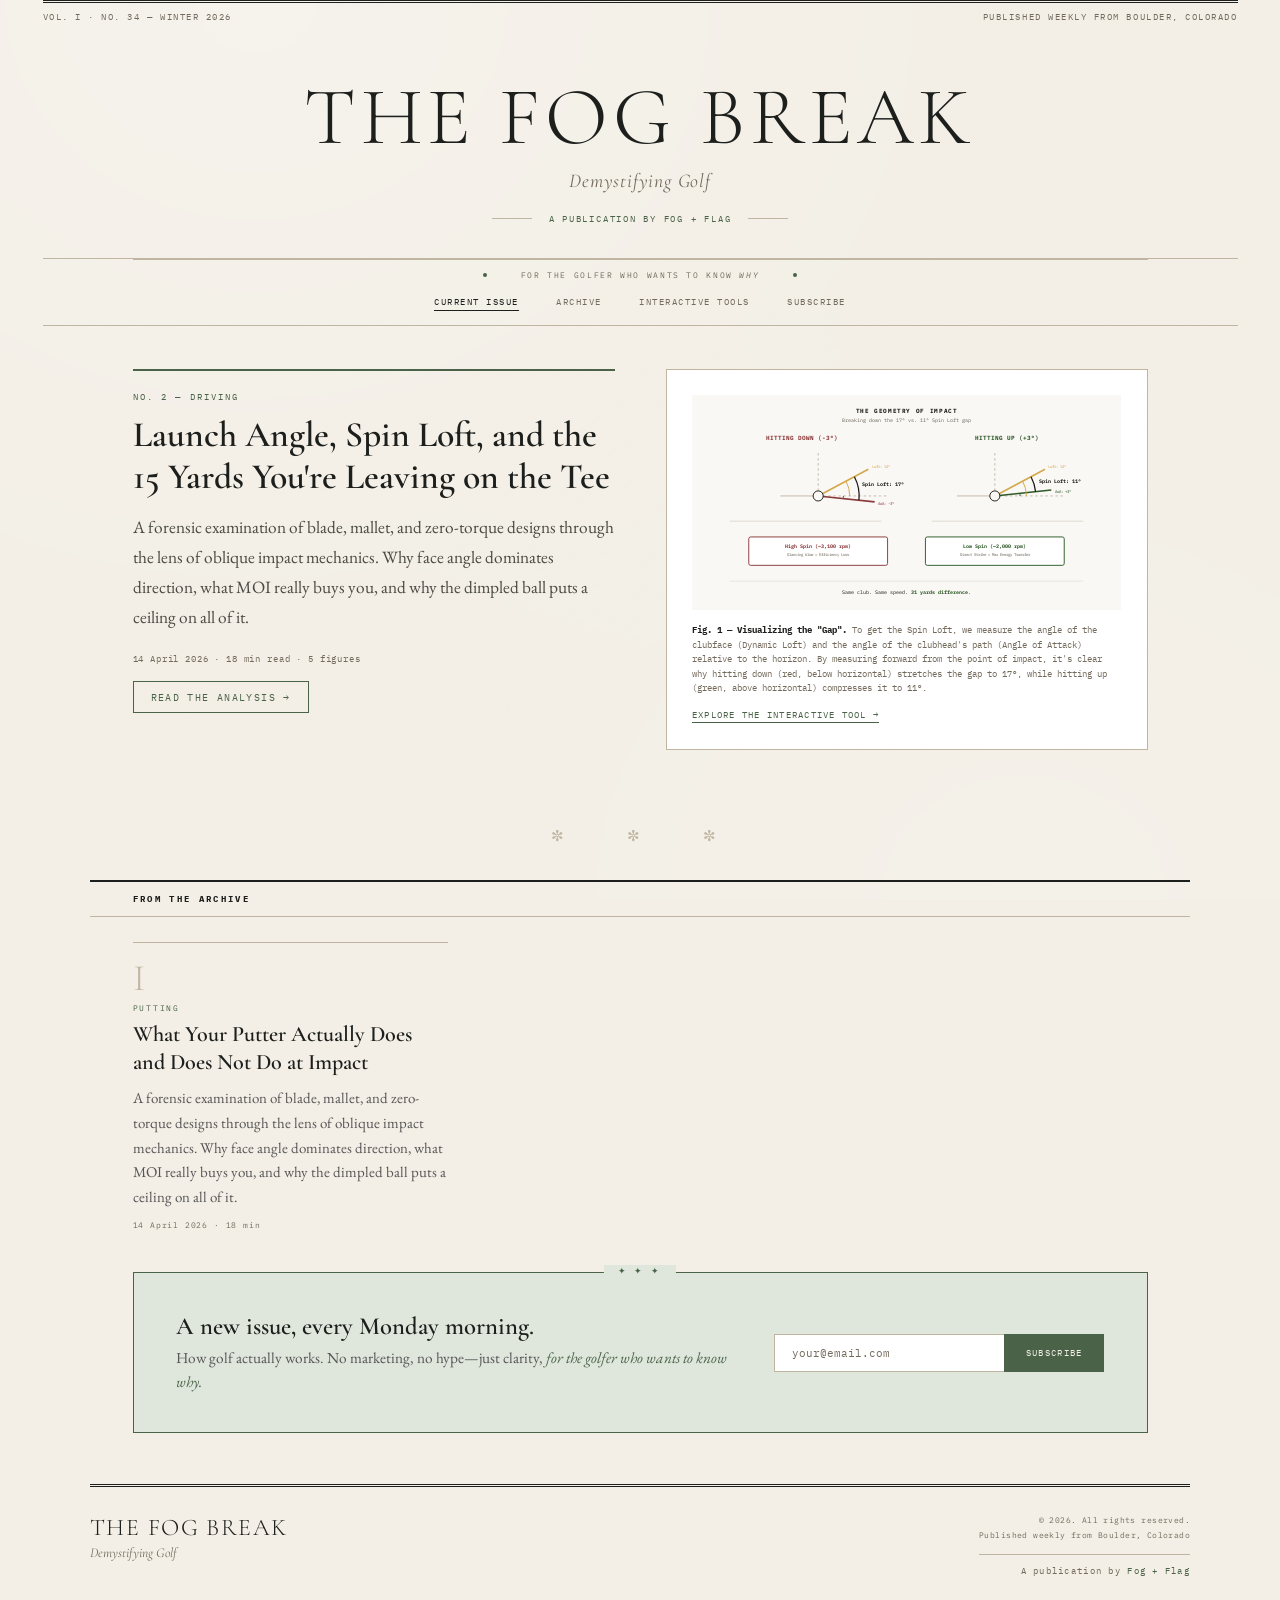
==== commit b5ae953b: "Manifest-driven homepage; driver article font fix and site nav; archive grid" ====
--- a/index.html
+++ b/index.html
@@ -507,10 +507,68 @@
   .section-header, .article-grid { animation: fadeUp 0.6s ease 0.1s both; }
   .subscribe-section { animation: fadeUp 0.6s ease 0.2s both; }
 
+  /* === ARCHIVE GRID === */
+  .archive-grid {
+    max-width: 1100px;
+    margin: 1.5rem auto 2.5rem;
+    padding: 0 2.5rem;
+    display: grid;
+    grid-template-columns: repeat(3, 1fr);
+    gap: 2rem;
+  }
+  .archive-card {
+    border-top: 1px solid var(--rule);
+    padding-top: 1rem;
+    text-decoration: none;
+    color: inherit;
+    display: block;
+    transition: border-color 0.25s;
+  }
+  .archive-card:hover { border-color: var(--moss); }
+  .archive-card:hover h4 { color: var(--moss); }
+  .archive-card .card-num {
+    font-family: 'Cormorant Garamond', serif;
+    font-weight: 300;
+    font-size: 2.2rem;
+    color: var(--rule);
+    line-height: 1;
+    margin-bottom: 0.3rem;
+  }
+  .archive-card .card-topic {
+    font-family: 'IBM Plex Mono', monospace;
+    font-size: 0.48rem;
+    letter-spacing: 0.22em;
+    text-transform: uppercase;
+    color: var(--moss);
+    margin-bottom: 0.5rem;
+  }
+  .archive-card h4 {
+    font-family: 'Cormorant Garamond', serif;
+    font-weight: 600;
+    font-size: 1.3rem;
+    line-height: 1.25;
+    margin-bottom: 0.6rem;
+    color: var(--ink);
+    transition: color 0.25s;
+  }
+  .archive-card .card-excerpt {
+    font-size: 0.88rem;
+    line-height: 1.65;
+    color: #555;
+    margin-bottom: 0.6rem;
+  }
+  .archive-card .card-meta {
+    font-family: 'IBM Plex Mono', monospace;
+    font-size: 0.48rem;
+    letter-spacing: 0.1em;
+    color: var(--caption);
+  }
+
   /* === RESPONSIVE === */
   @media (max-width: 768px) {
     .hero-section { grid-template-columns: 1fr; }
     .article-grid { grid-template-columns: 1fr; }
+    .archive-grid { grid-template-columns: 1fr; }
     .masthead .title-main { font-size: 3rem; }
     .subscribe-box { flex-direction: column; text-align: center; }
     .subscribe-box input { width: 100%; border-right: 1px solid var(--rule); border-bottom: none; }
@@ -552,84 +610,9 @@
   <a href="/#subscribe">Subscribe</a>
 </nav>
 
-<div class="hero-section">
-  <div class="hero-feature">
-    <div class="label" id="issue-label">No. 1 &mdash; Putting</div>
-    <h2>What Your Putter Actually Does&mdash;and Doesn&rsquo;t Do&mdash;at Impact</h2>
-    <p class="excerpt">A forensic examination of blade, mallet, and zero-torque designs through the lens of oblique impact mechanics. Why face angle dominates direction, what MOI really buys you, where gear effect punishes the mallet, and why the dimpled ball puts a ceiling on all of it.</p>
-    <div class="meta-line">14 April 2026 &middot; 18 min read &middot; 5 interactive figures</div>
-    <a href="articles/putter-physics.html" class="read-link">Read the analysis &rarr;</a>
-  </div>
-
-  <div class="hero-diagram">
-    <svg viewBox="0 0 420 300" xmlns="http://www.w3.org/2000/svg">
-      <defs>
-        <pattern id="g1h" width="20" height="20" patternUnits="userSpaceOnUse"><path d="M 20 0 L 0 0 0 20" fill="none" stroke="#c4b9a8" stroke-width="0.4" opacity="0.2"/></pattern>
-        <marker id="ha" viewBox="0 0 10 10" refX="10" refY="5" markerWidth="5" markerHeight="5" orient="auto"><path d="M 0 1.5 L 10 5 L 0 8.5" fill="none" stroke="#8b4a3f" stroke-width="1.5"/></marker>
-        <marker id="hg" viewBox="0 0 10 10" refX="10" refY="5" markerWidth="5" markerHeight="5" orient="auto"><path d="M 0 1.5 L 10 5 L 0 8.5" fill="none" stroke="#4a6348" stroke-width="1.5"/></marker>
-      </defs>
-      <rect width="100%" height="100%" fill="#faf8f3"/>
-      <rect width="100%" height="100%" fill="url(#g1h)"/>
-
-      <text x="210" y="22" text-anchor="middle" font-family="'IBM Plex Mono',monospace" font-size="8" font-weight="700" fill="#1d1f1c" letter-spacing="0.12em">FACE ANGLE ERROR AT 8 FEET</text>
-      <text x="210" y="35" text-anchor="middle" font-family="'IBM Plex Mono',monospace" font-size="7" fill="#736a5c">Angles exaggerated ~40&#215; for visibility</text>
-
-      <rect x="28" y="48" width="364" height="90" rx="2" fill="#dfe7dd" opacity="0.35"/>
-      <line x1="70" y1="93" x2="380" y2="93" stroke="#bfb5a0" stroke-width="0.8" stroke-dasharray="6 4"/>
-      <text x="220" y="107" text-anchor="middle" font-family="'IBM Plex Mono',monospace" font-size="6.5" fill="#bfb5a0">TARGET LINE</text>
-      <line x1="70" y1="93" x2="354" y2="93" stroke="#4a6348" stroke-width="1.8" marker-end="url(#hg)" opacity="0.55"/>
-      <line x1="70" y1="93" x2="354" y2="66" stroke="#8b4a3f" stroke-width="1.8" marker-end="url(#ha)"/>
-      <line x1="70" y1="93" x2="354" y2="120" stroke="#8b4a3f" stroke-width="1.3" marker-end="url(#ha)" opacity="0.22"/>
-
-      <rect x="50" y="73" width="5" height="40" rx="1" fill="#4a6348"/>
-      <g transform="translate(52.5,93) rotate(-4)"><rect x="-2.5" y="-20" width="5" height="40" rx="1" fill="#8b4a3f" opacity="0.4"/></g>
-      <text x="56" y="70" font-family="'IBM Plex Mono',monospace" font-size="6.5" fill="#4a6348">SQUARE</text>
-      <text x="34" y="70" text-anchor="end" font-family="'IBM Plex Mono',monospace" font-size="6.5" fill="#8b4a3f">OPEN</text>
-      <circle cx="70" cy="93" r="5.5" fill="#faf8f3" stroke="#1d1f1c" stroke-width="1.3"/>
-
-      <path d="M 110 93 A 40 40 0 0 0 109 85" fill="none" stroke="#1d1f1c" stroke-width="1"/>
-      <text x="124" y="83" font-family="'IBM Plex Mono',monospace" font-size="8.5" fill="#1d1f1c" font-weight="500">0.76&#176;</text>
-
-      <circle cx="374" cy="93" r="13" fill="none" stroke="#1d1f1c" stroke-width="1.8"/>
-      <circle cx="374" cy="93" r="8.5" fill="#2a2a28"/>
-      <line x1="362" y1="66" x2="386" y2="66" stroke="#8b4a3f" stroke-width="0.8" stroke-dasharray="3 2"/>
-      <text x="392" y="62" font-family="'IBM Plex Mono',monospace" font-size="7.5" fill="#8b4a3f" font-weight="500">MISS</text>
-      <text x="392" y="72" font-family="'IBM Plex Mono',monospace" font-size="6.5" fill="#8b4a3f">1.28" outside</text>
-
-      <line x1="28" y1="158" x2="392" y2="158" stroke="#bfb5a0" stroke-width="0.5"/>
-      <g transform="translate(42,180)">
-        <text x="0" y="0" font-family="'IBM Plex Mono',monospace" font-size="18" fill="#1d1f1c" font-weight="700">0.76&#176;</text>
-        <text x="0" y="14" font-family="'IBM Plex Mono',monospace" font-size="6.5" fill="#736a5c">Max error at 8 ft</text>
-      </g>
-      <g transform="translate(155,180)">
-        <text x="0" y="0" font-family="'IBM Plex Mono',monospace" font-size="18" fill="#1d1f1c" font-weight="700">83&#8211;92%</text>
-        <text x="0" y="14" font-family="'IBM Plex Mono',monospace" font-size="6.5" fill="#736a5c">From face angle</text>
-      </g>
-      <g transform="translate(296,180)">
-        <text x="0" y="0" font-family="'IBM Plex Mono',monospace" font-size="18" fill="#8b4a3f" font-weight="700">1.28"</text>
-        <text x="0" y="14" font-family="'IBM Plex Mono',monospace" font-size="6.5" fill="#736a5c">Lateral miss</text>
-      </g>
-      <line x1="28" y1="210" x2="392" y2="210" stroke="#bfb5a0" stroke-width="0.5"/>
-
-      <a href="/tools/putter-face-angle.html" style="text-decoration:none">
-        <rect x="155" y="224" width="110" height="22" rx="2" fill="none" stroke="#4a6348" stroke-width="1"/>
-        <text x="210" y="239" text-anchor="middle" font-family="'IBM Plex Mono',monospace" font-size="7" fill="#4a6348" letter-spacing="0.12em">EXPLORE TOOL &#8594;</text>
-      </a>
-    </svg>
-    <div class="diagram-caption"><strong>Fig. 1</strong> &#8212; At eight feet, a face open by less than one degree sends the ball entirely outside the cup. Angles exaggerated for visibility. The real divergence is invisible to the eye.</div>
-  </div>
-</div>
-
-<div class="section-ornament">&#10044; &ensp; &#10044; &ensp; &#10044;</div>
-
-<div class="section-header" id="archive">
-  <h3>From the Archive</h3>
-  <a href="#" class="more-link">All issues &rarr;</a>
-</div>
-
-<div class="archive-coming-soon">
-  <p class="acs-quip">The archive fills one issue at a time. More on the way&mdash;every Monday.</p>
-</div>
+<div id="hero-container"></div>
+
+<div id="archive-container"></div>
 
 <div class="subscribe-section" id="subscribe">
   <div class="subscribe-box">
@@ -697,6 +680,115 @@
 }
 </script>
 <script>
+// MANIFEST-DRIVEN RENDERING
+(function() {
+  fetch('/articles/manifest.json')
+    .then(r => r.json())
+    .then(data => {
+      const articles = data.articles;
+      const latest = articles[0];
+      const archive = articles.slice(1);
+      renderHero(latest);
+      renderArchive(archive);
+    })
+    .catch(err => console.error('Manifest load failed:', err));
+
+  function toRomanNum(n) {
+    const vals = [[1000,'M'],[900,'CM'],[500,'D'],[400,'CD'],[100,'C'],[90,'XC'],[50,'L'],[40,'XL'],[10,'X'],[9,'IX'],[5,'V'],[4,'IV'],[1,'I']];
+    return vals.reduce((s,[v,r]) => { while(n>=v){s+=r;n-=v;} return s; }, '');
+  }
+
+  function renderHero(a) {
+    const el = document.getElementById('hero-container');
+    if (!el) return;
+    el.innerHTML = `
+      <div class="hero-section">
+        <div class="hero-feature">
+          <div class="label" id="issue-label">No. ${a.issue} &mdash; ${a.topic}</div>
+          <h2>${a.title}</h2>
+          <p class="excerpt">${a.excerpt}</p>
+          <div class="meta-line">${a.date} &middot; ${a.readtime} read &middot; ${a.figures} figures</div>
+          <a href="articles/${a.slug}.html" class="read-link">Read the analysis &rarr;</a>
+        </div>
+        <div class="hero-diagram" id="hero-diagram-container">
+          <div class="diagram-loading" style="height:300px;display:flex;align-items:center;justify-content:center;font-family:'IBM Plex Mono',monospace;font-size:0.55rem;letter-spacing:0.1em;color:var(--caption);text-transform:uppercase;">Loading figure&hellip;</div>
+        </div>
+      </div>
+      <div class="section-ornament">&#10044; &ensp; &#10044; &ensp; &#10044;</div>
+    `;
+    loadHeroFigure(a);
+  }
+
+  function loadHeroFigure(a) {
+    fetch(`articles/${a.slug}.html`)
+      .then(r => r.text())
+      .then(html => {
+        const parser = new DOMParser();
+        const doc = parser.parseFromString(html, 'text/html');
+        const fig = doc.querySelector('.article-figure svg');
+        const container = document.getElementById('hero-diagram-container');
+        if (!container) return;
+        if (fig) {
+          // Fix any duplicate marker IDs by prefixing with 'hero-'
+          fig.querySelectorAll('[id]').forEach(el => {
+            const oldId = el.id;
+            const newId = 'hero-' + oldId;
+            el.id = newId;
+            fig.querySelectorAll(`[href="#${oldId}"]`).forEach(ref => ref.setAttribute('href', '#' + newId));
+            fig.querySelectorAll(`[marker-end="url(#${oldId})"]`).forEach(ref => ref.setAttribute('marker-end', `url(#${newId})`));
+            fig.querySelectorAll(`[fill="url(#${oldId})"]`).forEach(ref => ref.setAttribute('fill', `url(#${newId})`));
+          });
+          const figcaption = doc.querySelector('.article-figure figcaption');
+          const toolLink = a.tool ? `<a href="${a.tool}" style="display:inline-block;margin-top:0.8rem;font-family:'IBM Plex Mono',monospace;font-size:0.52rem;letter-spacing:0.14em;text-transform:uppercase;color:var(--moss);text-decoration:none;border-bottom:1px solid var(--moss);padding-bottom:2px;">Explore the interactive tool &rarr;</a>` : '';
+          container.innerHTML = `
+            ${fig.outerHTML}
+            <div class="diagram-caption">${figcaption ? figcaption.innerHTML : ''}</div>
+            ${toolLink}
+          `;
+        } else {
+          container.innerHTML = '';
+        }
+      })
+      .catch(() => {
+        const container = document.getElementById('hero-diagram-container');
+        if (container) container.innerHTML = '';
+      });
+  }
+
+  function renderArchive(articles) {
+    const el = document.getElementById('archive-container');
+    if (!el) return;
+    if (!articles.length) {
+      el.innerHTML = `
+        <div class="section-header" id="archive">
+          <h3>From the Archive</h3>
+        </div>
+        <div class="archive-coming-soon">
+          <p class="acs-quip">The archive fills one issue at a time. More on the way&mdash;every Monday.</p>
+        </div>
+      `;
+      return;
+    }
+    const cards = articles.map(a => `
+      <a href="articles/${a.slug}.html" class="archive-card">
+        <div class="card-num">${toRomanNum(a.issue)}</div>
+        <div class="card-topic">${a.topic}</div>
+        <h4>${a.title}</h4>
+        <p class="card-excerpt">${a.excerpt}</p>
+        <div class="card-meta">${a.date} &middot; ${a.readtime}</div>
+      </a>
+    `).join('');
+    el.innerHTML = `
+      <div class="section-header" id="archive">
+        <h3>From the Archive</h3>
+      </div>
+      <div class="archive-grid">${cards}</div>
+    `;
+  }
+})();
+</script>
+
+<script>
 // Auto-update issue number based on weeks since launch (Issue 1 = 14 April 2026)
 (function() {
   const LAUNCH = new Date('2026-04-14');
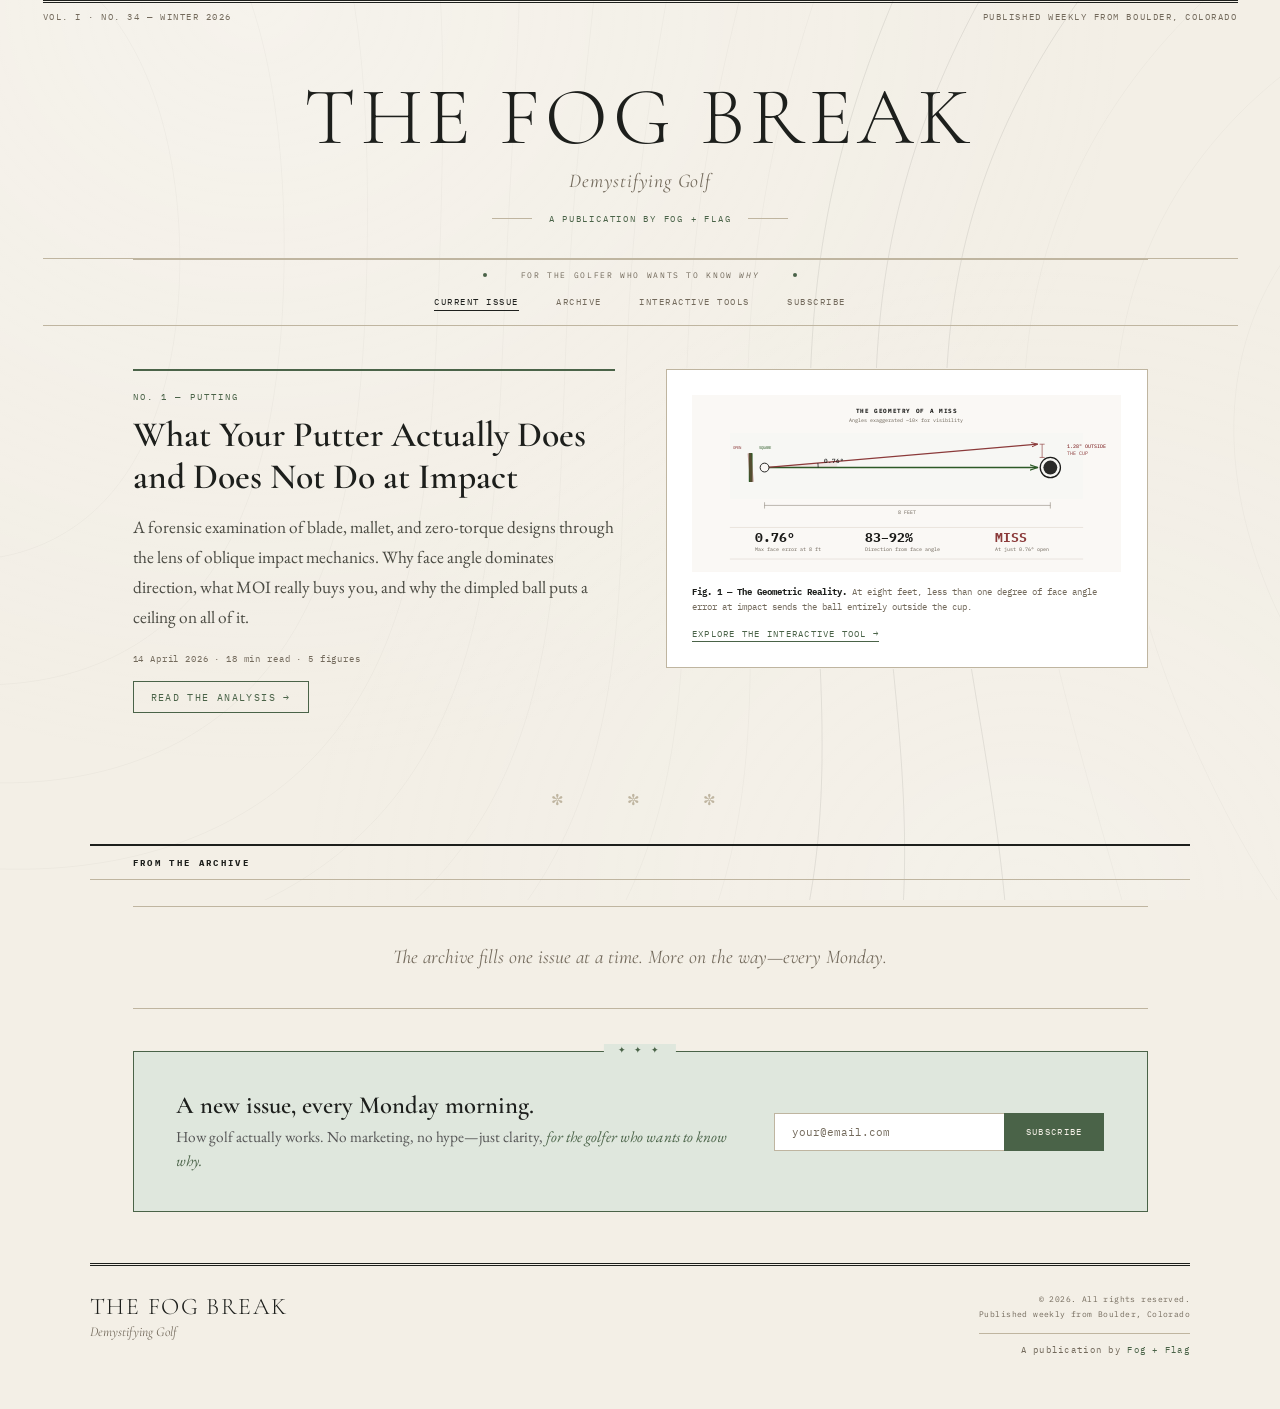
==== commit 6c5f2f27: "Issue No. I polish: topo ambient, motion vocab, tool physics, article pass - Add topo.js ambient con" ====
--- a/index.html
+++ b/index.html
@@ -6,6 +6,7 @@
 <title>The Fog Break — Demystifying Golf</title>
 <link rel="icon" type="image/svg+xml" href="/assets/favicon.svg">
 <link href="https://fonts.googleapis.com/css2?family=Cormorant+Garamond:ital,wght@0,300;0,400;0,500;0,600;0,700;1,300;1,400;1,500&family=EB+Garamond:ital,wght@0,400;0,500;0,600;0,700;1,400;1,500&family=IBM+Plex+Mono:wght@300;400;500&display=swap" rel="stylesheet">
+<link rel="stylesheet" href="/assets/motion.css">
 <style>
   :root {
     /* Scottish palette — heather, moss, slate, parchment */
@@ -507,6 +508,9 @@
   .section-header, .article-grid { animation: fadeUp 0.6s ease 0.1s both; }
   .subscribe-section { animation: fadeUp 0.6s ease 0.2s both; }
 
+  /* Ensure page content renders above the topo canvas */
+  body > *:not(canvas) { position: relative; z-index: 1; }
+
   /* === ARCHIVE GRID === */
   .archive-grid {
     max-width: 1100px;
@@ -574,7 +578,8 @@
     .subscribe-box input { width: 100%; border-right: 1px solid var(--rule); border-bottom: none; }
     .nav { gap: 1rem; flex-wrap: wrap; justify-content: center; }
     .top-rule { flex-direction: column; gap: 0.2rem; text-align: center; }
-    .site-footer { flex-direction: column; gap: 1rem; }
+    .site-footer { flex-direction: column; gap: 1rem; padding: 1.5rem 1.5rem 3rem; }
+    .footer-right { text-align: left; }
   }
 </style>
 </head>
@@ -823,5 +828,6 @@
     `No. ${issueNum} \u2014 ${ISSUE_1_TOPIC}`;
 })();
 </script>
+<script src="/assets/topo.js"></script>
 </body>
 </html>
--- a/assets/motion.css
+++ b/assets/motion.css
@@ -0,0 +1,129 @@
+/*
+ * Motion vocabulary — The Fog Break
+ * Six named gestures applied consistently across every page.
+ * Include after page-specific styles. Requires topo.js for the
+ * ink draw-on and margin-wake behaviours.
+ */
+
+/* ── 1. Underline reveal ─────────────────────────────────────────────────────
+   Left-to-right sweep at 280ms ease-out on nav links.
+   Applies to both the centred homepage nav and the top-bar site-nav. */
+
+.nav a,
+.nav-links a {
+  position: relative;
+  text-decoration: none;
+}
+
+.nav a::after,
+.nav-links a::after {
+  content: '';
+  position: absolute;
+  bottom: -2px;
+  left: 0;
+  width: 100%;
+  height: 1px;
+  background: var(--moss, #4a6348);
+  transform: scaleX(0);
+  transform-origin: left;
+  transition: transform 280ms ease-out;
+}
+
+/* Only active reveal on non-active links */
+.nav a:not(.active):hover::after,
+.nav-links a:not(.active):hover::after {
+  transform: scaleX(1);
+}
+
+
+/* ── 2. Paper lift ───────────────────────────────────────────────────────────
+   Cards and tool previews rise 3 px with a soft shadow.
+   Never scales — that's a web-app tic. */
+
+.article-card,
+.archive-card,
+.tool-card {
+  transition:
+    transform    220ms ease-out,
+    box-shadow   220ms ease-out,
+    border-color 250ms ease-out;
+}
+
+.article-card:hover,
+.archive-card:hover,
+.tool-card:hover {
+  transform:  translateY(-3px);
+  box-shadow: 0 6px 20px rgba(29, 31, 28, 0.09);
+}
+
+
+/* ── 3. Crosshair cursor ─────────────────────────────────────────────────────
+   Over any interactive diagram the cursor becomes a crosshair,
+   signalling "this is a tool, not a picture." */
+
+.viz-box,
+.viz-box svg,
+.article-figure,
+.article-figure svg,
+.card-preview svg,
+.hero-diagram svg {
+  cursor: crosshair;
+}
+
+
+/* ── 4. Ink draw-on ──────────────────────────────────────────────────────────
+   Article figures start invisible and rise into view on first scroll-entry.
+   topo.js adds .topo-fade on each .article-figure, then adds .topo-visible
+   via IntersectionObserver. Once. Never on re-entry. */
+
+.article-figure.topo-fade {
+  opacity: 0;
+  transform: translateY(10px);
+  transition: opacity 700ms ease-out, transform 700ms ease-out;
+}
+
+.article-figure.topo-fade.topo-visible {
+  opacity: 1;
+  transform: translateY(0);
+}
+
+
+/* ── 5. Knob snap feedback ───────────────────────────────────────────────────
+   Sliders get a smooth accent-colour thumb and track — visual polish
+   that pairs with the JS snap-to-preset behaviour in the tool pages. */
+
+input[type="range"] {
+  accent-color: var(--moss, #4a6348);
+}
+
+input[type="range"]::-webkit-slider-thumb {
+  transition: box-shadow 120ms ease-out;
+}
+
+input[type="range"]:focus::-webkit-slider-thumb {
+  box-shadow: 0 0 0 3px rgba(74, 99, 72, 0.2);
+}
+
+
+/* ── 6. Margin wake ──────────────────────────────────────────────────────────
+   The topo canvas fades from its base opacity to a slightly higher value
+   when the cursor is active. topo.js handles this via canvas alpha;
+   no additional CSS needed here. */
+
+
+/* ── Topo canvas stacking ────────────────────────────────────────────────────
+   The canvas sits at z-index:0 (position:fixed). Without explicit z-index on
+   content, the CSS stacking order places positioned z-index:0 elements ABOVE
+   non-positioned static elements — meaning the canvas would paint over page
+   content. Fix: elevate all direct body children (except the canvas) to
+   z-index:1 so they reliably render above the canvas on every page. */
+
+#topo-canvas {
+  position: fixed !important;
+  z-index: 0 !important;
+}
+
+body > *:not(#topo-canvas) {
+  position: relative;
+  z-index: 1;
+}
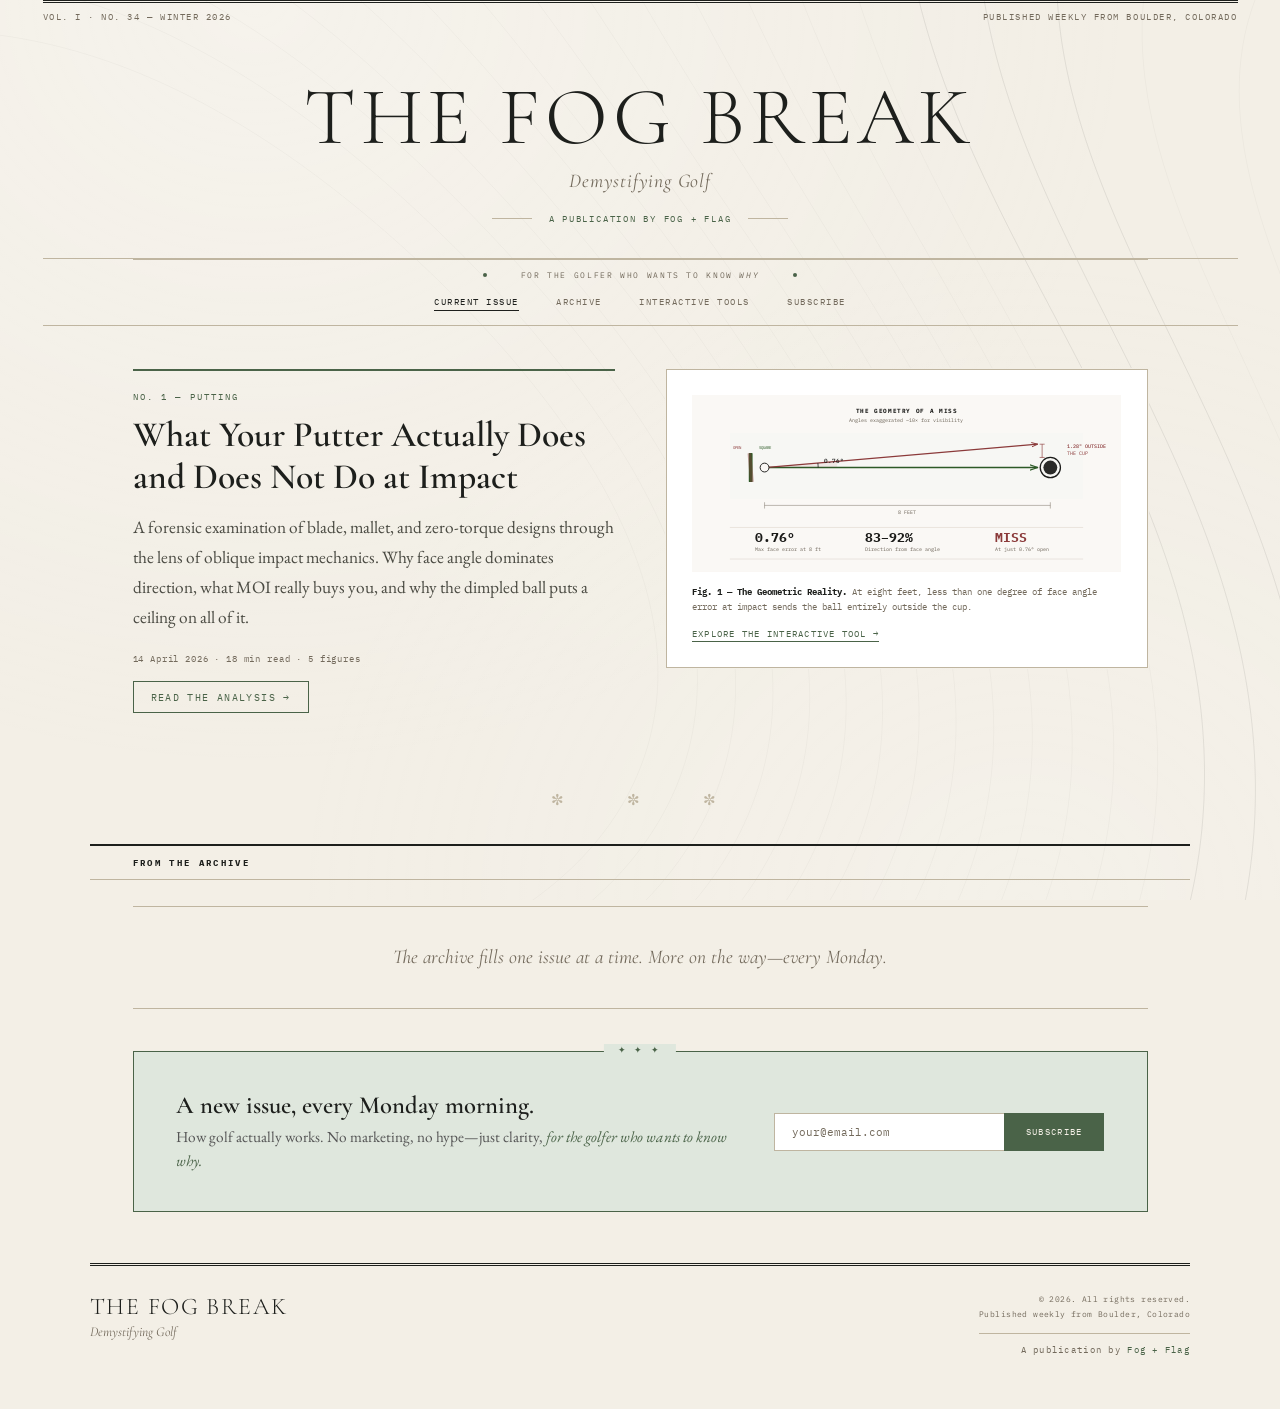
==== commit 607d3437: "SEO + AI-discoverability pass for Issue No. I Add meta descriptions, canonical URLs, Open Graph / Tw" ====
--- a/index.html
+++ b/index.html
@@ -4,7 +4,48 @@
 <meta charset="UTF-8">
 <meta name="viewport" content="width=device-width, initial-scale=1.0">
 <title>The Fog Break — Demystifying Golf</title>
+<meta name="description" content="Peer-reviewed golf physics in plain English. Forensic breakdowns of putters, drivers, irons, and technique — with explicit citations and interactive tools.">
+<meta name="keywords" content="golf physics, putter physics, golf equipment science, face angle, MOI putter, zero-torque putter, gear effect, oblique impact, golf research">
+<meta name="author" content="The Fog Break">
+<meta name="robots" content="index,follow,max-image-preview:large">
+<link rel="canonical" href="https://thefogbreak.com/">
+
+<!-- Open Graph -->
+<meta property="og:type" content="website">
+<meta property="og:site_name" content="The Fog Break">
+<meta property="og:title" content="The Fog Break — Demystifying Golf">
+<meta property="og:description" content="Peer-reviewed golf physics in plain English. Forensic breakdowns of equipment and technique with explicit citations and interactive tools.">
+<meta property="og:url" content="https://thefogbreak.com/">
+<meta property="og:image" content="https://thefogbreak.com/assets/og-default.png">
+<meta property="og:image:width" content="1200">
+<meta property="og:image:height" content="630">
+<meta property="og:locale" content="en_US">
+
+<!-- Twitter -->
+<meta name="twitter:card" content="summary_large_image">
+<meta name="twitter:title" content="The Fog Break — Demystifying Golf">
+<meta name="twitter:description" content="Peer-reviewed golf physics in plain English. Forensic equipment breakdowns with citations.">
+<meta name="twitter:image" content="https://thefogbreak.com/assets/og-default.png">
+
 <link rel="icon" type="image/svg+xml" href="/assets/favicon.svg">
+
+<!-- JSON-LD: Publication -->
+<script type="application/ld+json">
+{
+  "@context": "https://schema.org",
+  "@type": "WebSite",
+  "name": "The Fog Break",
+  "alternateName": "The Fog Break — Demystifying Golf",
+  "url": "https://thefogbreak.com/",
+  "description": "Peer-reviewed golf physics in plain English. Forensic breakdowns of equipment and technique with explicit citations.",
+  "publisher": {
+    "@type": "Organization",
+    "name": "The Fog Break",
+    "url": "https://thefogbreak.com/"
+  },
+  "inLanguage": "en-US"
+}
+</script>
 <link href="https://fonts.googleapis.com/css2?family=Cormorant+Garamond:ital,wght@0,300;0,400;0,500;0,600;0,700;1,300;1,400;1,500&family=EB+Garamond:ital,wght@0,400;0,500;0,600;0,700;1,400;1,500&family=IBM+Plex+Mono:wght@300;400;500&display=swap" rel="stylesheet">
 <link rel="stylesheet" href="/assets/motion.css">
 <style>
